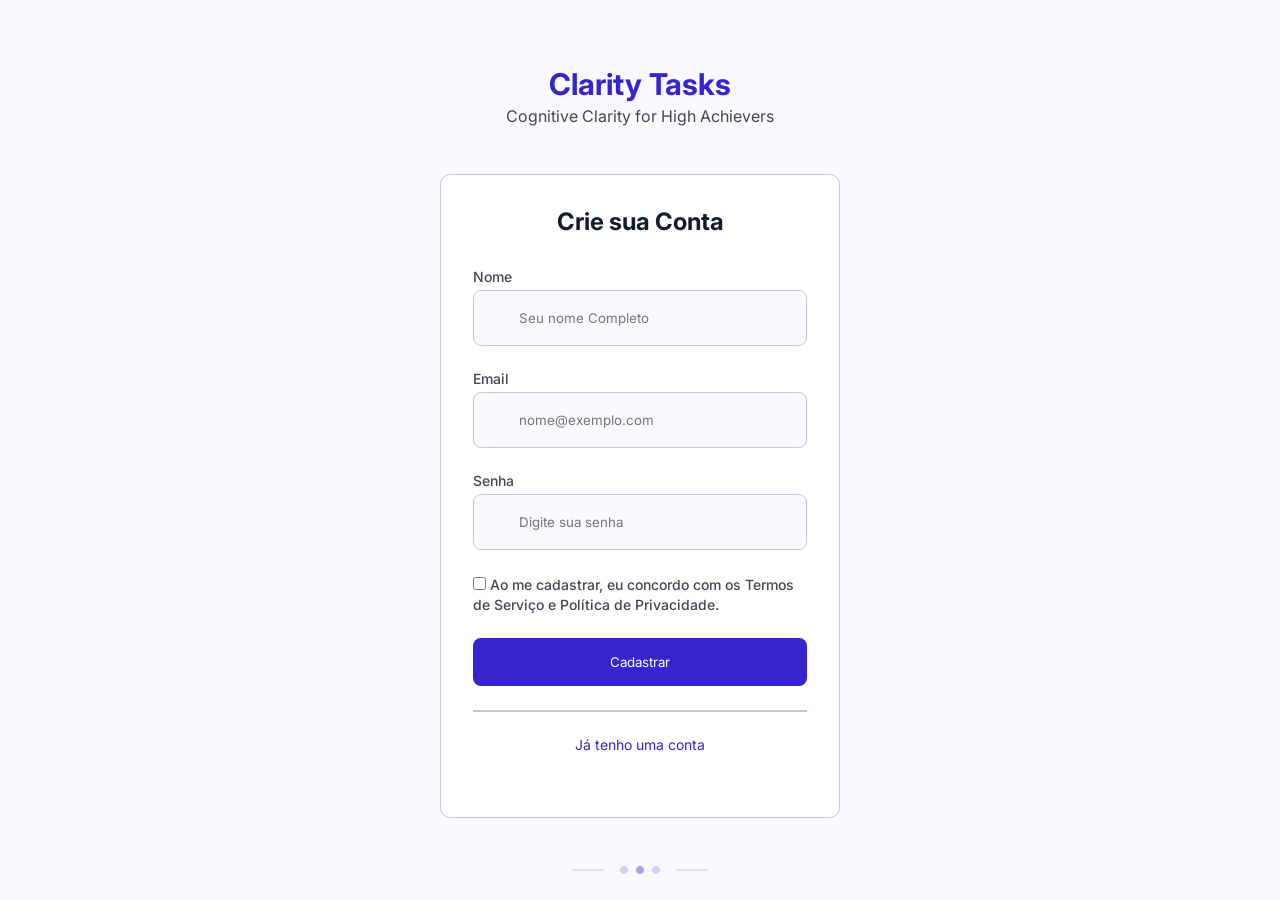
==== front/src/index.html @ f8d35e16 "feat(auth): implement login/signup com persistência no localStorage fix(auth): corrigir validação de" ====
<!DOCTYPE html>
<html lang="pt-br">

<head>
    <meta charset="UTF-8">
    <meta name="viewport" content="width=device-width, initial-scale=1.0">
    <link rel="stylesheet" href="../index.css">
    <link rel="preconnect" href="https://fonts.googleapis.com">
    <link rel="preconnect" href="https://fonts.gstatic.com" crossorigin>
    <link
        href="https://fonts.googleapis.com/css2?family=Inter:ital,opsz,wght@0,14..32,100..900;1,14..32,100..900&family=Montserrat:wght@100..900&family=Open+Sans:ital,wght@0,300..800;1,300..800&family=Syne:wght@500&display=swap"
        rel="stylesheet">
    <title>Cadastrar | Clarity Tasks</title>
</head>

<body>
    <main>

        <section class="hero-section">
            <header>
                <h3 class="title">Clarity Tasks</h3>
                <p class="subtitle">Cognitive Clarity for High Achievers</p>
            </header>

            <div class="hero-container">
                <div class="headline">
                    <p>Crie sua Conta</p>
                </div>
                <form id="form-cadastro" method="post">

                    <div class="name">
                        <label for="name">Nome</label>
                        <input type="text" id="name" required placeholder="Seu nome Completo">
                        <!-- <img src="" alt="icone"> -->
                    </div>

                    <div class="email">
                        <label for="email">Email</label>
                        <input type="email" id="email" required placeholder="nome@exemplo.com">
                        <!-- <img src="" alt="icone"> -->
                    </div>

                    <div class="password">
                        <label for="password">Senha</label>
                        <input type="password" id="password" required placeholder="Digite sua senha">
                        <!-- <img src="" alt="icone"> -->
                    </div>

                    <div class="checkbox">
                        <input required type="checkbox">
                        <label for="checkbox">Ao me cadastrar, eu concordo com os Termos de
                            Serviço e Política de Privacidade.</label>
                    </div>

                    <button class="btn-cadastrar" type="submit" id="btn-cadastrar">Cadastrar</button>

                    <p class="gray-line"></p>

                    <a class="signup" id="signup" href="signin.html">Já tenho uma conta</a>
                </form>
            </div>


            <div class="footer">
                <img src="../img/Decorative Footer Element_margin (1).png" alt="">
            </div>
        </section>

    </main>

    <script src="../js/script.js"></script>
</body>

</html>
---- front/index.css ----
@import url(./styles/global.css);
@import url(./styles/hero-section.css);
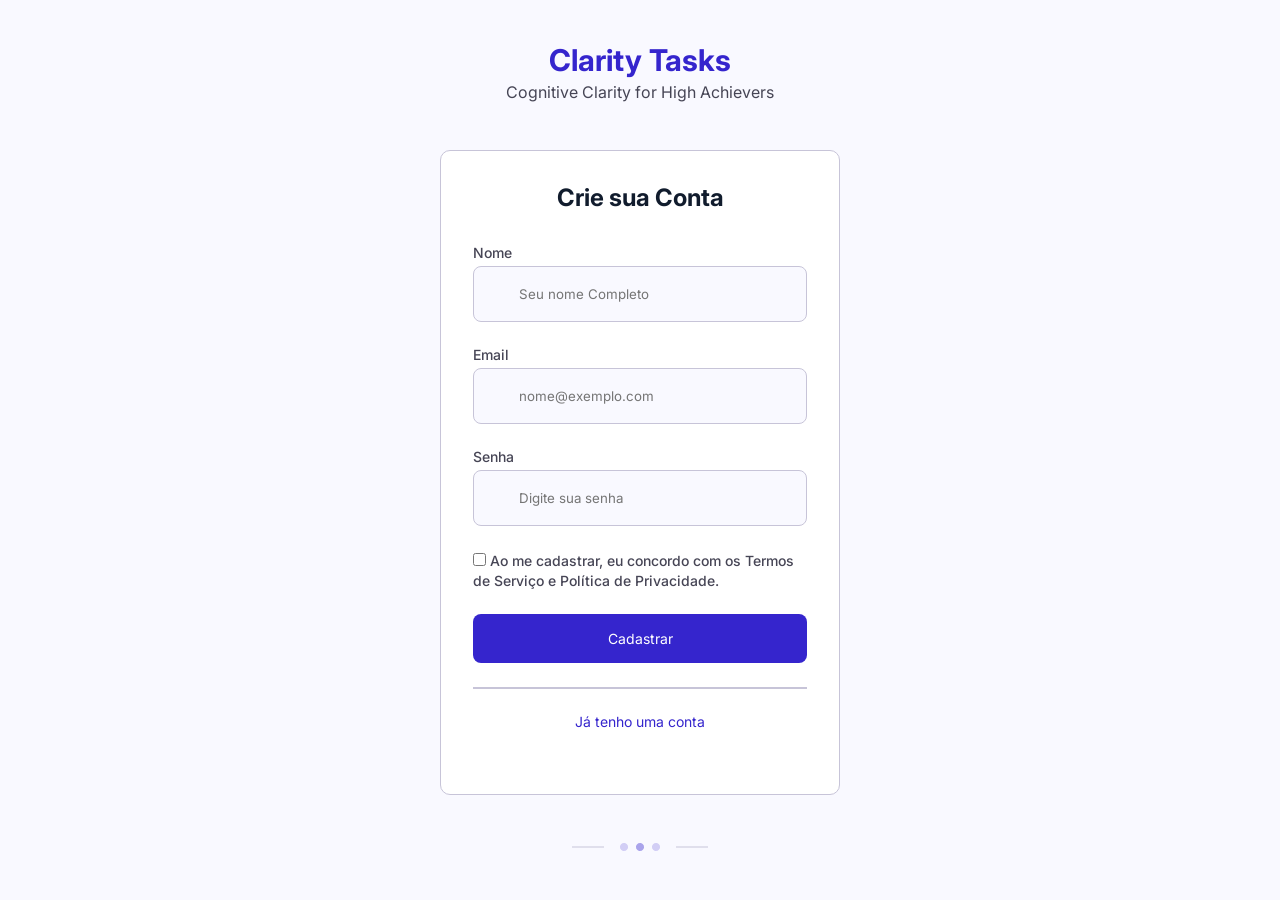
==== commit cb09fdc6: "fix: adjust homepage layout structure and navbar spacing" ====
--- a/front/src/index.html
+++ b/front/src/index.html
@@ -14,7 +14,7 @@
 </head>
 
 <body>
-    <main>
+    <main class="signup-main">
 
         <section class="hero-section">
             <header>
--- a/front/index.css
+++ b/front/index.css
@@ -1,2 +1,3 @@
 @import url(./styles/global.css);
 @import url(./styles/hero-section.css);
+@import url(./styles/homepage.css);
